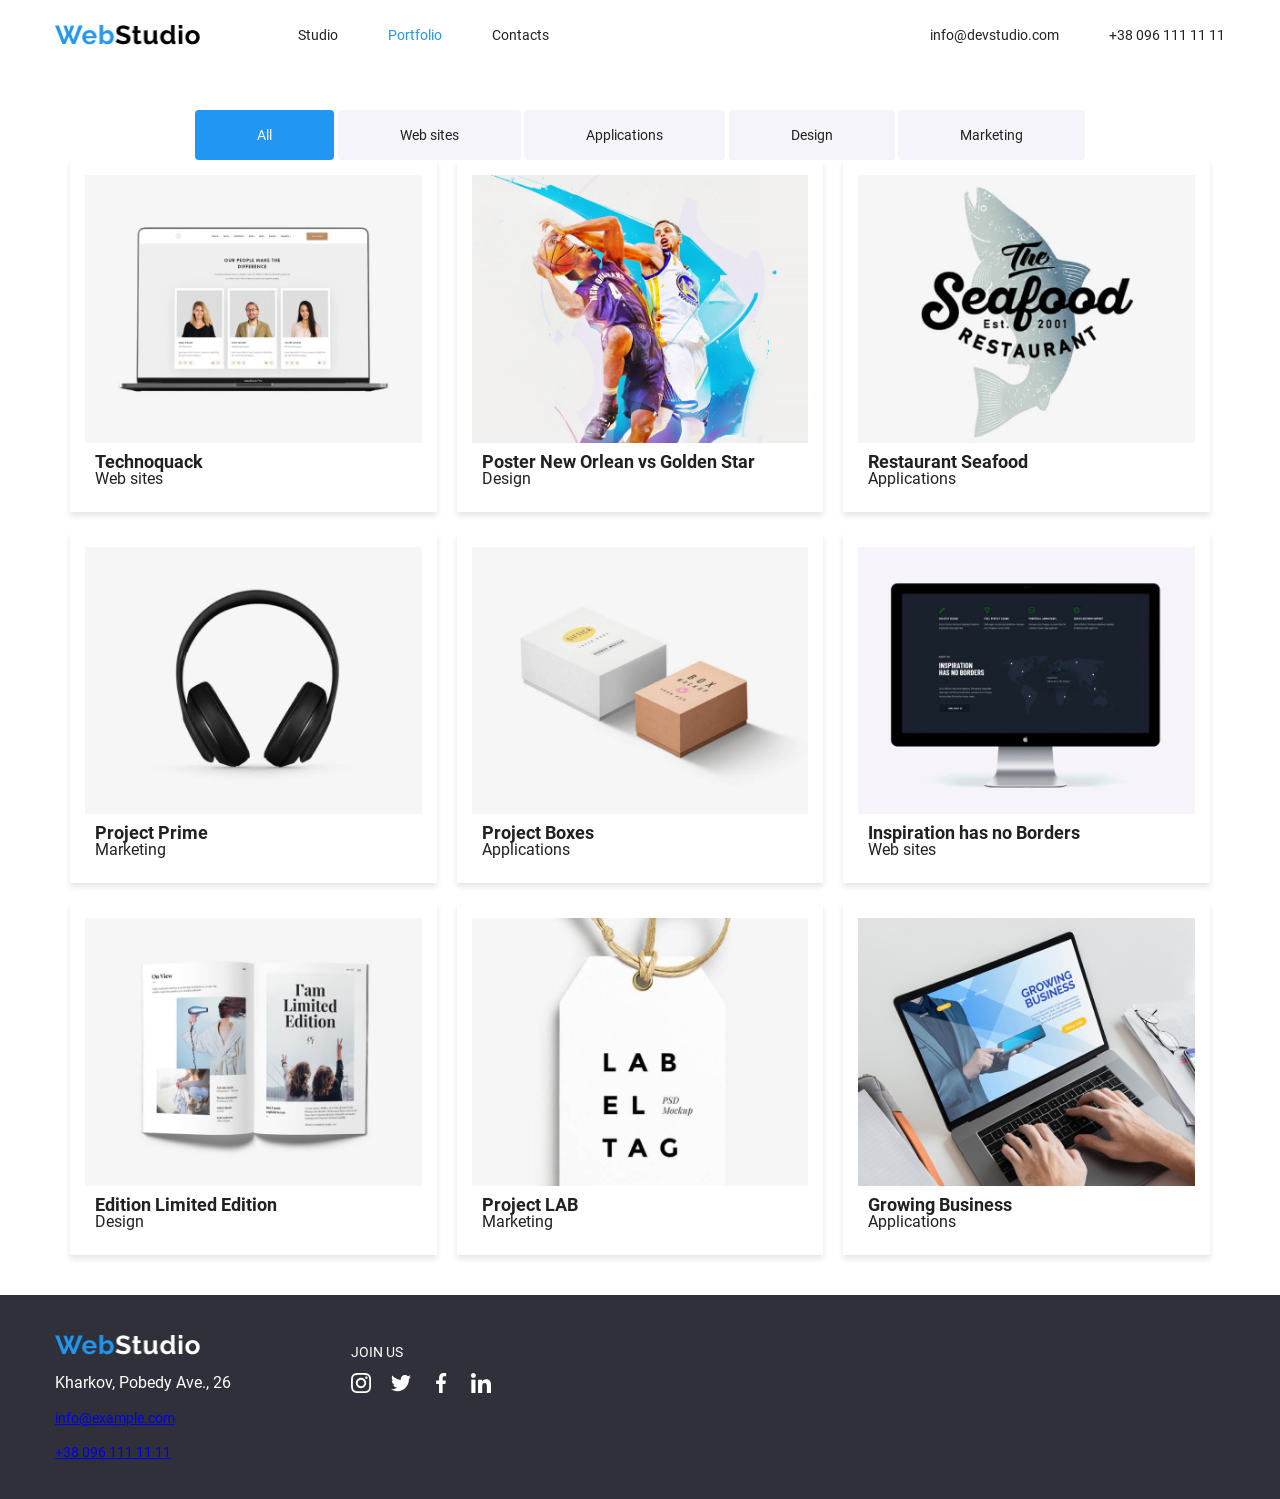
==== portfolio.html @ 9ac404d4 "first commit" ====
<!DOCTYPE html>
<html lang="en">
<head>
    <meta charset="UTF-8">
    <meta name="viewport" content="width=device-width, initial-scale=1.0">
    <link rel="stylesheet" href="css/reset.css">
    <link rel="stylesheet" href="css/styles.css">
    <title>webstudio-2</title>
</head>
<body>
    <header class="header">
        <div class="container header-container">
            <!-- LOGO -->
            <a class="header-logo" href="#">
                <img src="img/logo-header.png" alt="Web Studio" width="144" height="20">
            </a>
            <!-- MENU -->
            <ul class="header-list">
                <li>
                    <a href="index.html">Studio</a>
                </li>
                <li>
                    <a class="active" href="#">Portfolio</a>
                </li>
                <li>
                    <a href="#">Contacts</a>
                </li>
            </ul>
            <!-- CONTACTS -->
            <div class="header-contacts">
                <a href="mailto:info@devstudio.com">info@devstudio.com</a>
                <a href="tel:+380961111111">+38 096 111 11 11</a>
            </div>
        </div>
    </header>

<main>
<div class="main-portfolio">
    <!--buttons-->
    <div class="menu-container">
        <a class="menu-btn all" href="#">All</a>
        <a class="menu-btn" href="#">Web sites</a>
        <a class="menu-btn" href="#">Applications</a>
        <a class="menu-btn" href="#">Design</a>
        <a class="menu-btn" href="#">Marketing</a>
    </div>


    <!--CARDS-->
    <div class="portfolio-container">
    <div class="cards">
        <div class="card">
            <div class="portfolio-img">
            <img src="img/portfolio1.jpg" alt="portfolio1">
        <h1 class="cards-title">The resource offers comprehensive offers with different levels of functionality and services. All this will allow the
        visitor to obtain useful information about the company or individual.</h1>
        </div>
            <div class="card-text">
            <h4>Technoquack</h4>
            <p>Web sites</p>
            </div>
        </div>
        <div class="card">
            <div class="portfolio-img">
            <img src="img/portfolio2.jpg" alt="portfolio2">
        <h1 class="cards-title">The resource offers comprehensive offers with different levels of functionality and services. All this will allow the
        visitor to obtain useful information about the company or individual.</h1></div>
            <div class="card-text">
            <h4>Poster New Orlean vs Golden Star</h4>
            <p>Design</p>
            </div>
        </div>
        <div class="card">
            <div class="portfolio-img">
            <img src="img/portfolio3.jpg" alt="portfolio3"><h1 class="cards-title">The resource offers comprehensive offers with different levels of functionality and services. All this will allow the
            visitor to obtain useful information about the company or individual.</h1></div>
            <div class="card-text">
            <h4>Restaurant Seafood</h4>
            <p>Applications</p>
            </div>
        </div>
        <div class="card">
            <div class="portfolio-img">
            <img src="img/portfolio4.jpg" alt="portfolio4"><h1 class="cards-title">The resource offers comprehensive offers with different levels of functionality and services. All this will allow the
            visitor to obtain useful information about the company or individual.</h1></div>
            <div class="card-text">
            <h4>Project Prime</h4>
            <p>Marketing</p></div>
        </div>
        <div class="card">
            <div class="portfolio-img">
            <img src="img/portfolio5.jpg" alt="portfolio5"><h1 class="cards-title">The resource offers comprehensive offers with different levels of functionality and services. All this will allow the
            visitor to obtain useful information about the company or individual.</h1></div>
            <div class="card-text">
            <h4>Project Boxes</h4>
            <p>Applications</p></div>
        </div>
        <div class="card">
            <div class="portfolio-img">
            <img src="img/portfolio6.jpg" alt="portfolio6"><h1 class="cards-title">The resource offers comprehensive offers with different levels of functionality and services. All this will allow the
            visitor to obtain useful information about the company or individual.</h1></div>
            <div class="card-text">
            <h4>Inspiration has no Borders</h4>
            <p>Web sites</p></div>
        </div>
        <div class="card">
            <div class="portfolio-img">
            <img src="img/portfolio7.jpg" alt="portfolio7"><h1 class="cards-title">The resource offers comprehensive offers with different levels of functionality and services. All this will allow the
            visitor to obtain useful information about the company or individual.</h1></div>
            <div class="card-text">
            <h4>Edition Limited Edition</h4>
            <p>Design</p></div>
        </div>
        <div class="card">
            <div class="portfolio-img">
            <img src="img/portfolio8.jpg" alt="portfolio8"><h1 class="cards-title">The resource offers comprehensive offers with different levels of functionality and services. All this will allow the
            visitor to obtain useful information about the company or individual.</h1></div>
            <div class="card-text">
            <h4>Project LAB</h4>
            <p>Marketing</p></div>
        </div>
        <div class="card">
            <div class="portfolio-img">
            <img src="img/portfolio9.jpg" alt="portfolio9"><h1 class="cards-title">The resource offers comprehensive offers with different levels of functionality and services. All this will allow the
            visitor to obtain useful information about the company or individual.</h1></div>
            <div class="card-text">
            <h4>Growing Business</h4>
            <p>Applications</p></div>
        </div>
        </div>
    </div>
</div>
    </main>
    
</body>
<!--footer-->
<footer>
    <div class="footer-container container">
        <div class="footer-content-container">
            <img src="img/logo-footer.png" alt="logo-footer">
            <p>Kharkov, Pobedy Ave., 26</p>
            <a href="mailto:info@example.com">info@example.com</a>
            <a href="tel:+380961111111">+38 096 111 11 11</a>
        </div>
        <div class="svg-footer">
            <h2 class="icon-title"> JOIN US </h2>
            <ul class="footer-icons">
                <li>
                    <a class="instagram" href="https://instagram.com" target="_blank">
                        <svg class="footer-icn">
                            <use href="img/sprites.svg#instagram-team1"></use>
                        </svg>
                    </a>
                </li>
                <li>
                    <a class="twitter" href="https://twitter.com" target="_blank">
                        <svg class="footer-icn">
                            <use href="img/sprites.svg#twiter-team2"></use>
                        </svg>
                    </a>
                </li>
                <li>
                    <a class="facebook" href="https://facebook.com" target="_blank">
                        <svg class="footer-icn">
                            <use href="img/sprites.svg#facebook-team3"></use>
                        </svg>
                    </a>
                </li>
                <li>
                    <a class="linkedin" href="https://linkedin.com" target="_blank">
                        <svg class="footer-icn">
                            <use href="img/sprites.svg#linkedin-team4"></use>
                        </svg>
                    </a>
                </li>
            </ul>
        </div>
    </div>
</footer>
</html>
---- css/styles.css ----
@import url('reset.css');

/* GLOBAL CLASSES */
body {
    color: #212121;
    font-size: 14px;
}

.container {
    max-width: 1200px;
    margin: 0 auto;
    padding: 0 15px;
}

.btn {
    display: inline-block;
    padding: 18px 62px;
    text-decoration: none;
    color: #fff;
    background: #2196F3;
    border-radius: 4px;
    cursor: pointer;
    border: 0;
}

/* HEADER */
.header {
    padding: 25px 0;
    font-family: 'Roboto';
    font-weight: 500;
}

.header a {
    text-decoration: none;
    color: #212121;
}

.header a:hover {
    color: #2196F3;
}

.header a.active {
    color: #2196F3;
}

.header-container {
    display: flex;
    align-items: center;
}

.header-logo {
    margin-right: 98px;
}

.header-list {
    display: flex;
    gap: 50px;
}

.header-contacts {
    margin-left: auto;
    display: flex;
    gap: 50px;
}

.menu-item {
    position: relative;
}

.menu-item > a {
    display: block;
    background-color: #3498db;
    color: white;
    font-size: 16px;
}

.submenu {
    display: none;
    position: absolute;
    top: 100%;
    left: 0;
    background-color: #f1f1f1;
    list-style-type: none;
    padding: 10px 0;
    margin: 0;
    min-width: 160px;
    box-shadow: 0px 8px 16px rgba(0, 0, 0, 0.2);
}

.submenu li a {
    display: block;
    padding: 10px 20px;
    color: #333;
    text-decoration: none;
}

.submenu li a:hover {
    background-color: #ddd;
}

.menu-item:hover .submenu {
    display: block;
}

.submenu-item-4 {
    position: relative;
}

.submenu-item-4:hover .submenu-left {
    display: block;
}

.submenu-left {
    display: none;
    position: absolute;
    top: 0;
    left: -160px;
    background-color: #f1f1f1;
    list-style-type: none;
    padding: 10px 1;
    min-width: 160px;
    box-shadow: 0px 8px 16px rgba(0, 0, 0, 0.2);
}

.submenu-left li a {
    display: block;
    padding: 10px 20px;
    color: #333;
    text-decoration: none;
}


/* HERO */

.hero {
    height: 600px;
    background: linear-gradient(rgba(47, 48, 58, .4), rgba(47, 48, 58, .4)), url(../img/background.png) no-repeat center/cover;
    color: #fff;
    display: flex;
    align-items: center;
}

.hero-container {
    text-align: center;
}

.hero-title {
    font-family: 'Roboto';
    font-weight: 900;
    font-size: 44px;
    font-weight: 900;
    line-height: 60px;
    text-transform: uppercase;
    width: 700px;
    margin-bottom: 30px;
}

.hero-btn {
    font-family: 'Roboto';
    font-weight: 700;
}
/* ABOUT */
.about {
    padding: 94px 0;
}

.about-cards {
    display: flex;
    gap: 30px;
    height: 251px;
}

.about-card-title {
    font-weight: 700;
    margin-bottom: 10px;
    text-transform: uppercase;
}

.about-card-desc {
    color: #757575;
    text-align: justify;
}

.about-card {
    flex: 1 1 25%;
    position: relative;
    padding-top: 150px;
}

.about-card::before {
    content: '';
    position: absolute;
    inset: 0;
    height: 120px;
    border-radius: 8px;
    margin-bottom: 20px;
    background: #F5F4FA url(../img/antenna\ 1.svg) no-repeat 50% / 70px 70px;
}

.about-card:nth-child(2)::before {
    background-image: url(../img/clock\ 1.svg);
}

.about-card:nth-child(3)::before {
    background-image: url(../img/diagram\ 1.svg)
}

.about-card:nth-child(4)::before {
    background-image: url(../img/astronaut\ 1.svg);
}

/* What we are doing section */
.activities {
    padding: 0 0 94px;
}

.do-title {
    margin-bottom: 50px;
    text-align: center;
    font-family: 'Roboto';
    font-weight: 700;
    font-size: 36px;
}

.activity-images {
    display: flex;
    gap: 30px;
}

.do-card {
flex: 1 1 30%;
}

.do-card-img {
width: 100%;
height: 294px;
object-fit: cover;
}

/* Our team section */
.team {
    background-color: #F5F4FA;
    padding: 94px 0;
}

.team-title {
        margin-bottom: 50px;
        text-align: center;
        font-family: 'Roboto';
        font-weight: 700;
        font-size: 36px;
}

.team-members {
    display: flex;
    gap: 30px;
}

.member div {
    padding: 24px;
}

.member {
    text-align: center;
    background-color: #fff;
    box-shadow: 0 2px 4px rgba(0, 0, 0, 0.1);
    flex: 1 1 20%;
    gap: 20px;
    border-radius: 4px;
}

.member img {
    width: 100%;
    height: 260px;
    object-fit: cover;
    border-radius: 4px;
}

.member h4 {
        font-family: 'Roboto';
        font-weight: 500;
        font-size: 16px;
        margin: 0 0 18;
}

.member p {
    font-family: 'Roboto';
    font-weight: 400;
    font-size: 16px;
    padding-top: 10px;
    }

.team-icons {
    display: flex;
    gap: 30px;
    margin: 20px;
    justify-content: center;
}

.team-icn {
    display: block;
    width: 20px;
    height: 20px;
    fill: #AFB1B8;
    transition: all .3s linear;
}

.team-icn:hover {
    fill: rgb(131, 131, 236);
}


/*customers*/
.customers{
    padding: 0 0 94px;
}

.container-customers {
    margin: 0 auto;
    padding: 0 15px;
    max-width: 1170px;
    justify-content: center;
    
}

.icons {
    gap: 30px;
    display: flex;
}

.icon {
    border: 2px solid #AFB1B8;
    height: 92px;
    flex: 1 1 15%;
    display: flex;
    justify-content: center;
    align-items: center;
    border-radius: 4px;
    transition: all .3s linear;
}

.customer-icn{
    fill: #AFB1B8;
    width: 106px;
    height: 60px;
    transition: all .3s linear;
}

.customer-icn:hover {
    fill: rgb(131, 131, 236);
}

.icon:hover {
    border-color: rgb(131, 131, 236);
}

.customers-title {
    margin-bottom: 50px;
    margin-top: 94px;
    text-align: center;
    font-family: 'Roboto';
    font-weight: 700;
    font-size: 36px;
}


/*
.icon{
    flex: 1 1 15%;
    height: 92px;
    background: url(../img/customer1.svg) no-repeat 50% / 106px 60px;
    border: 1px solid #AFB1B8;
    border-radius: 8px;
}

.icon:nth-child(2) {
    background: url(../img/customer2.svg) no-repeat 50% / 106px 60px;
}

.icon:nth-child(3) {
    background: url(../img/customer3.svg) no-repeat 50%;
}
.icon:nth-child(4) {
    background: url(../img/customer4.svg) no-repeat 50%;
}

.icon:nth-child(5) {
    background: url(../img/customer5.svg) no-repeat 50%;
}

.icon:nth-child(6) {
    background: url(../img/customer6.svg) no-repeat 50%;
}

.customers-title {
    margin-bottom: 50px;
    margin-top: 94px;
    text-align: center;
    font-family: 'Roboto';
    font-weight: 700;
    font-size: 36px;
}
*/
/* Footer */
footer {
    background-color: #2F303A ;
    color: #FFFFFF;
    padding: 40px 0;
}

.footer-container {
    display: flex;
    width: 100%;
    gap: 50px;
}

.footer-content-container {
    display: flex;
    flex-flow: column;
    gap: 20px;
}

.svg-footer {
    padding: 10px 70px;
}
.footer-icons {
    display: flex;
    gap: 20px;
}

.footer-icn {
    display: block;
    width: 20px;
    height: 20px;
    fill: white;
    transition: all .3s linear;
}

.footer-icn:hover {
    fill: rgb(131, 131, 236);
}




/*
.footer-icons li a {
    display: block;
    width: 44px;
    height: 44px;
}
background: url(../img//instagram-1-footer.svg) no-repeat 50%/44px;

.footer-icons li:nth-child(2) a {
    background: url(../img/twitter-footer.svg) no-repeat 50%/44px;
}

.footer-icons li:nth-child(3) a {
    background: url(../img/facebook-footer.svg) no-repeat 50%/44px;
}

.footer-icons li:nth-child(4) a {
    background: url(../img/linkedin-footer.svg) no-repeat 50%/44px;
}
*/

.icon-title {
    font-family: 'Roboto';
    font-weight: 400;
    font-size: 14px;
    margin-bottom: 14px;
}

a {
    align-self: flex-start;
}

img {
    width: 145px;
}

a, p {
    font-family: 'Roboto';
    font-weight: 400;
    font-size: 14px;
    gap: 20px;
}


/*second page*/

.main-portfolio {
    max-width: 1170px;
    margin: 40px auto;
    padding: 0 15px;
}

.menu-container {
    text-align: center;
}

.menu-btn {
    display: inline-block;
    padding: 18px 62px;
    text-decoration: none;
    color: #212121;
    background: #F5F4FA;
    border-radius: 4px;
    cursor: pointer;
    border: 0;
}

.all {
    display: inline-block;
    padding: 18px 62px;
    text-decoration: none;
    color: #fff;
    background: #2196F3;
    border-radius: 4px;
    cursor: pointer;
    border: 0;
}

/*portfolio cards*/

.cards {
    display: flex;
    flex-wrap: wrap;
    justify-content: space-between;
    gap: 20px;
}

.card {
    background-color: #fff;
    box-shadow: 0 4px 6px rgba(0, 0, 0, 0.1);
    padding: 15px;
    flex: 1 1 calc(33.333% - 20px);
    box-sizing: border-box;
    position: relative;
}

.portfolio-img img {
    display: block;
    width: 100%;
    height: auto;
}

.card-text {
    padding: 10px;
}

h4 {
    font-family: 'Roboto';
    font-weight: 700;
    font-size: 18px;
}

p {
    font-family: 'Roboto';
    font-weight: 400;
    font-size: 16px;
}

.cards-title {
    height: 294px;
    background: rgba(33, 150, 243, 0.898);
    color: white;
    display: flex;
    justify-content: center;
    align-items: center;
    position: absolute;
    top: 0;
    left: 0;
    right: 0;
    opacity: 0;
    font-family: 'Roboto';
    font-weight: 400;
    font-size: 18px;
    padding: 24px;
}

.card:hover .cards-title {
    opacity: 1;
}
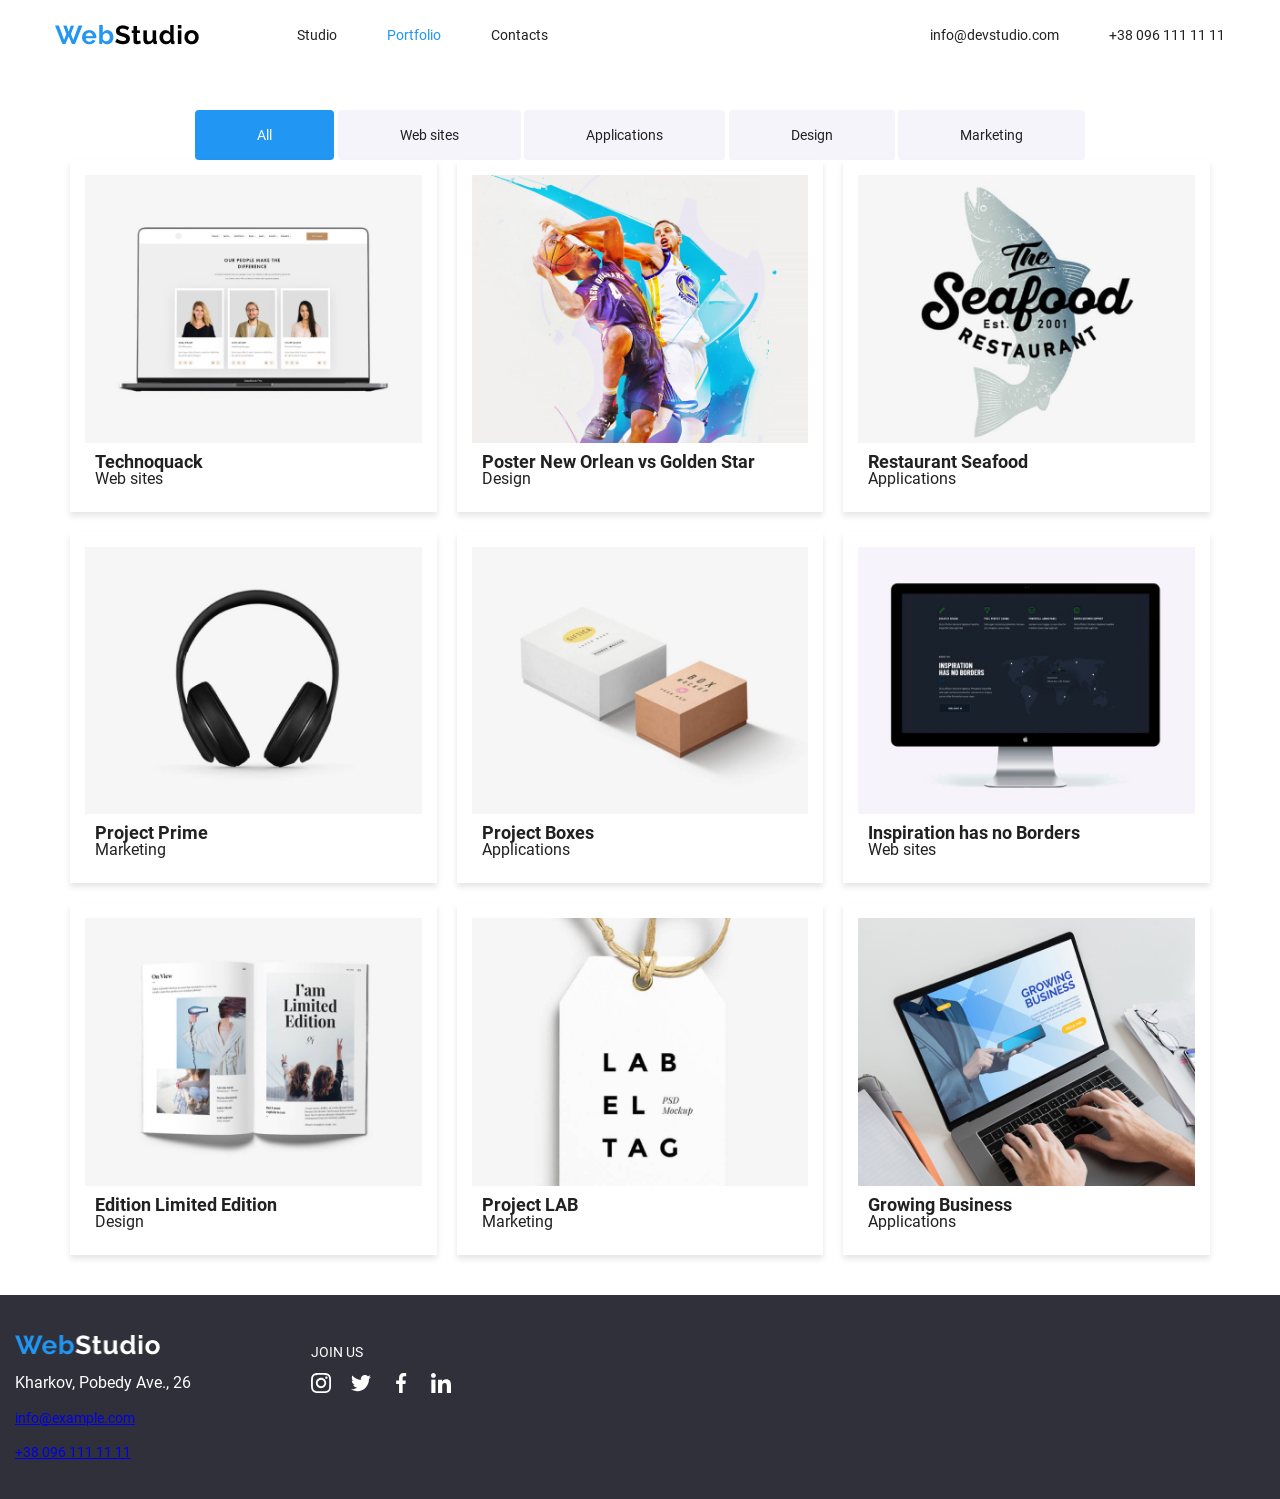
==== commit 3a82edb1: "commit" ====
--- a/portfolio.html
+++ b/portfolio.html
@@ -30,6 +30,10 @@
             <div class="header-contacts">
                 <a href="mailto:info@devstudio.com">info@devstudio.com</a>
                 <a href="tel:+380961111111">+38 096 111 11 11</a>
+            </div>
+            <!--Burger-->
+            <div class="header-burger">
+                <span></span>
             </div>
         </div>
     </header>
--- a/css/styles.css
+++ b/css/styles.css
@@ -61,6 +61,10 @@
     margin-left: auto;
     display: flex;
     gap: 50px;
+}
+
+.header-burger {
+    display: none;
 }
 
 .menu-item {
@@ -151,7 +155,7 @@
     font-weight: 900;
     line-height: 60px;
     text-transform: uppercase;
-    width: 700px;
+    max-width: 700px;
     margin-bottom: 30px;
 }
 
@@ -167,7 +171,7 @@
 .about-cards {
     display: flex;
     gap: 30px;
-    height: 251px;
+    flex-wrap: wrap;
 }
 
 .about-card-title {
@@ -232,7 +236,7 @@
 }
 
 .do-card-img {
-width: 100%;
+max-width: 100%;
 height: 294px;
 object-fit: cover;
 }
@@ -244,11 +248,11 @@
 }
 
 .team-title {
-        margin-bottom: 50px;
-        text-align: center;
-        font-family: 'Roboto';
-        font-weight: 700;
-        font-size: 36px;
+    margin-bottom: 50px;
+    text-align: center;
+    font-family: 'Roboto';
+    font-weight: 700;
+    font-size: 36px;
 }
 
 .team-members {
@@ -270,17 +274,17 @@
 }
 
 .member img {
-    width: 100%;
+    max-width: 100%;
     height: 260px;
     object-fit: cover;
     border-radius: 4px;
 }
 
 .member h4 {
-        font-family: 'Roboto';
-        font-weight: 500;
-        font-size: 16px;
-        margin: 0 0 18;
+    font-family: 'Roboto';
+    font-weight: 500;
+    font-size: 16px;
+    margin: 0 0 18;
 }
 
 .member p {
@@ -299,7 +303,7 @@
 
 .team-icn {
     display: block;
-    width: 20px;
+    max-width: 20px;
     height: 20px;
     fill: #AFB1B8;
     transition: all .3s linear;
@@ -341,7 +345,7 @@
 
 .customer-icn{
     fill: #AFB1B8;
-    width: 106px;
+    max-width: 106px;
     height: 60px;
     transition: all .3s linear;
 }
@@ -410,7 +414,7 @@
 
 .footer-container {
     display: flex;
-    width: 100%;
+    max-width: 100%;
     gap: 50px;
 }
 
@@ -418,51 +422,30 @@
     display: flex;
     flex-flow: column;
     gap: 20px;
+    text-align: center;
 }
 
 .svg-footer {
     padding: 10px 70px;
 }
+
 .footer-icons {
     display: flex;
     gap: 20px;
+    text-align: center;
 }
 
 .footer-icn {
     display: block;
-    width: 20px;
+    max-width: 20px;
     height: 20px;
     fill: white;
     transition: all .3s linear;
 }
 
 .footer-icn:hover {
-    fill: rgb(131, 131, 236);
-}
-
-
-
-
-/*
-.footer-icons li a {
-    display: block;
-    width: 44px;
-    height: 44px;
-}
-background: url(../img//instagram-1-footer.svg) no-repeat 50%/44px;
-
-.footer-icons li:nth-child(2) a {
-    background: url(../img/twitter-footer.svg) no-repeat 50%/44px;
-}
-
-.footer-icons li:nth-child(3) a {
-    background: url(../img/facebook-footer.svg) no-repeat 50%/44px;
-}
-
-.footer-icons li:nth-child(4) a {
-    background: url(../img/linkedin-footer.svg) no-repeat 50%/44px;
-}
-*/
+    fill: rgb(26, 99, 55);
+}
 
 .icon-title {
     font-family: 'Roboto';
@@ -476,7 +459,7 @@
 }
 
 img {
-    width: 145px;
+    max-width: 145px;
 }
 
 a, p {
@@ -541,8 +524,8 @@
 
 .portfolio-img img {
     display: block;
-    width: 100%;
-    height: auto;
+    max-width: 100%;
+    max-height: 294px;
 }
 
 .card-text {
@@ -581,4 +564,184 @@
 
 .card:hover .cards-title {
     opacity: 1;
-}+}
+
+@media screen and (max-width: 992px) {
+    .title {
+        font-style: 28px;
+    }
+
+    .header-logo {
+        margin-right: 30px;
+    }
+
+    .header-list, .header-contacts {
+        gap: 20px;
+    }
+
+    .hero {
+        height: 450px;
+    }
+
+    .hero-title {
+        font-size: 28px;
+    }
+
+    .about {
+        padding: 40px 0;
+    }
+
+    .about-cards {
+        row-gap: 30px;
+    }
+
+    .about-card {
+        flex-basis: 33.333%;
+    }
+
+    .activities {
+        padding-bottom: 40px;
+    }
+
+    .do-title {
+        margin-bottom: 30px;
+    }
+
+    .do-card {
+        flex: 1 1 45%;
+    }
+
+    .do-card-img {
+        height: 225px;
+    }
+
+    .team {
+        padding: 40px 0;
+    }
+
+    .team-title {
+        margin-bottom: 30px;
+    }
+
+    .team-members {
+        flex-flow: wrap;
+    }
+
+    .member {
+        flex: 1 1 45%;
+    }
+}
+
+@media screen and (max-width: 800px) {
+
+    .header-list,
+    .header-contacts {
+        display: none;
+    }
+
+    .header-burger {
+        display: block;
+        width: 40px;
+        height: 24px;
+        margin-left: auto;
+        position: relative;
+        cursor: pointer;
+    }
+
+    .header-burger::before,
+    .header-burger::after,
+    span {
+        content: '';
+        position: absolute;
+        top: 0;
+        left: 0;
+        right: 0;
+        height: 4px;
+        background: #3498db;
+    }
+
+    .header-burger::after {
+        top: auto;
+        bottom: 0;
+    }
+
+    span {
+        top: 50%;
+        transform: translateY(-50%);
+    }
+
+    .hero {
+        height: 400px;
+    }
+
+    .hero-title {
+        font-size: 26px;
+        margin-bottom: 10px;
+        line-height: 42px;
+    }
+
+    .member img {
+        box-shadow: 0 2px 4px rgba(0, 0, 0, 0.2);
+    }
+
+    .customers {
+        display: none;
+    }
+}
+
+@media screen and (max-width: 480px) {
+
+    .about-card {
+        flex-basis: 100%;
+    }
+
+    .about-card-title {
+        text-align: center;
+        
+    } 
+
+    .activities {
+        display: none;
+    }
+
+    .customers {
+        display: none;
+    }
+
+    .hero-title {
+        font-size: 28px;
+    }
+
+    .footer-container {
+        flex-wrap: wrap;
+        justify-content: center;
+        text-align: center;
+        gap: 40px;
+    }
+
+    .menu-container {
+        text-align: left;
+    }
+
+    .menu-btn {
+        margin: 15px;
+        font-size: 16px;
+    }
+
+    .cards {
+        flex-flow: wrap;
+    }
+
+    .card {
+        flex: 1 1 50%;
+        margin: 15px 0;
+    }
+
+    .portfolio-img img {
+        width: 100%;
+    }
+
+    .cards-title {
+        margin: 15px 0;
+    }
+}
